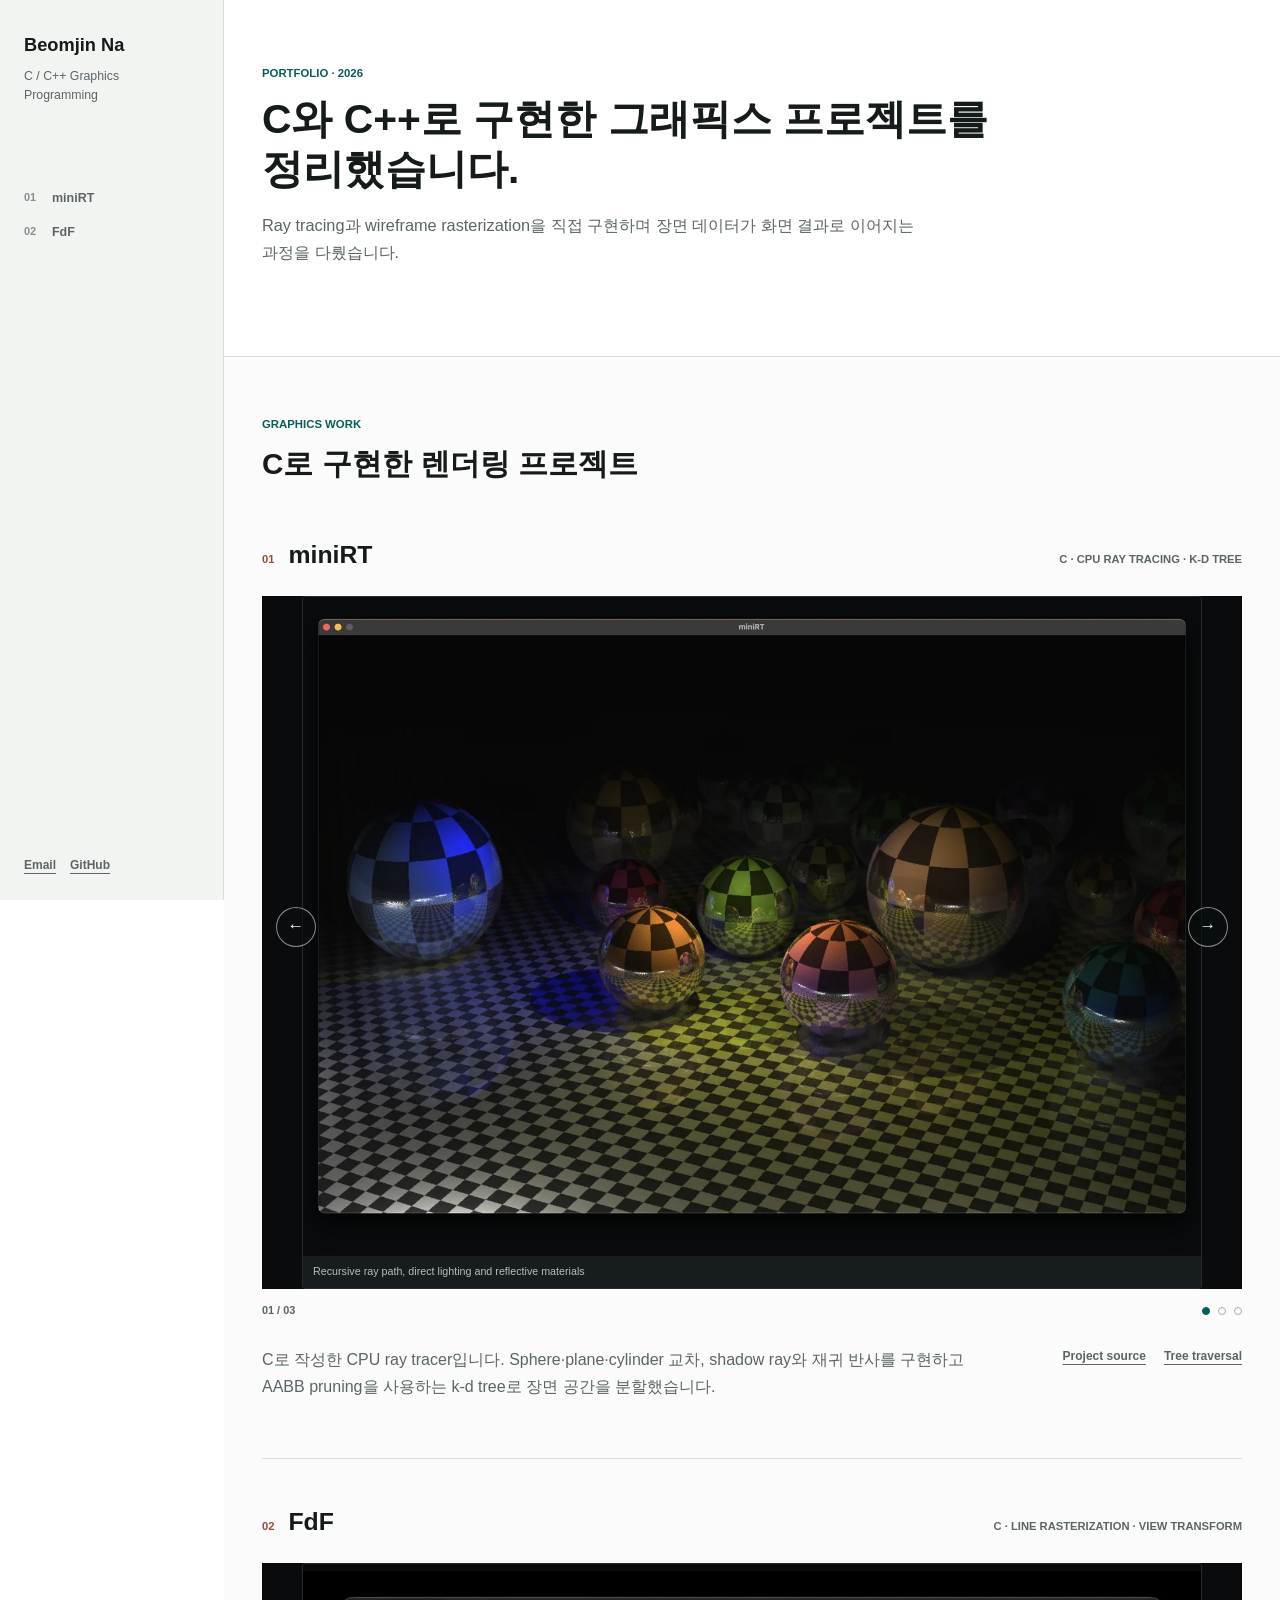
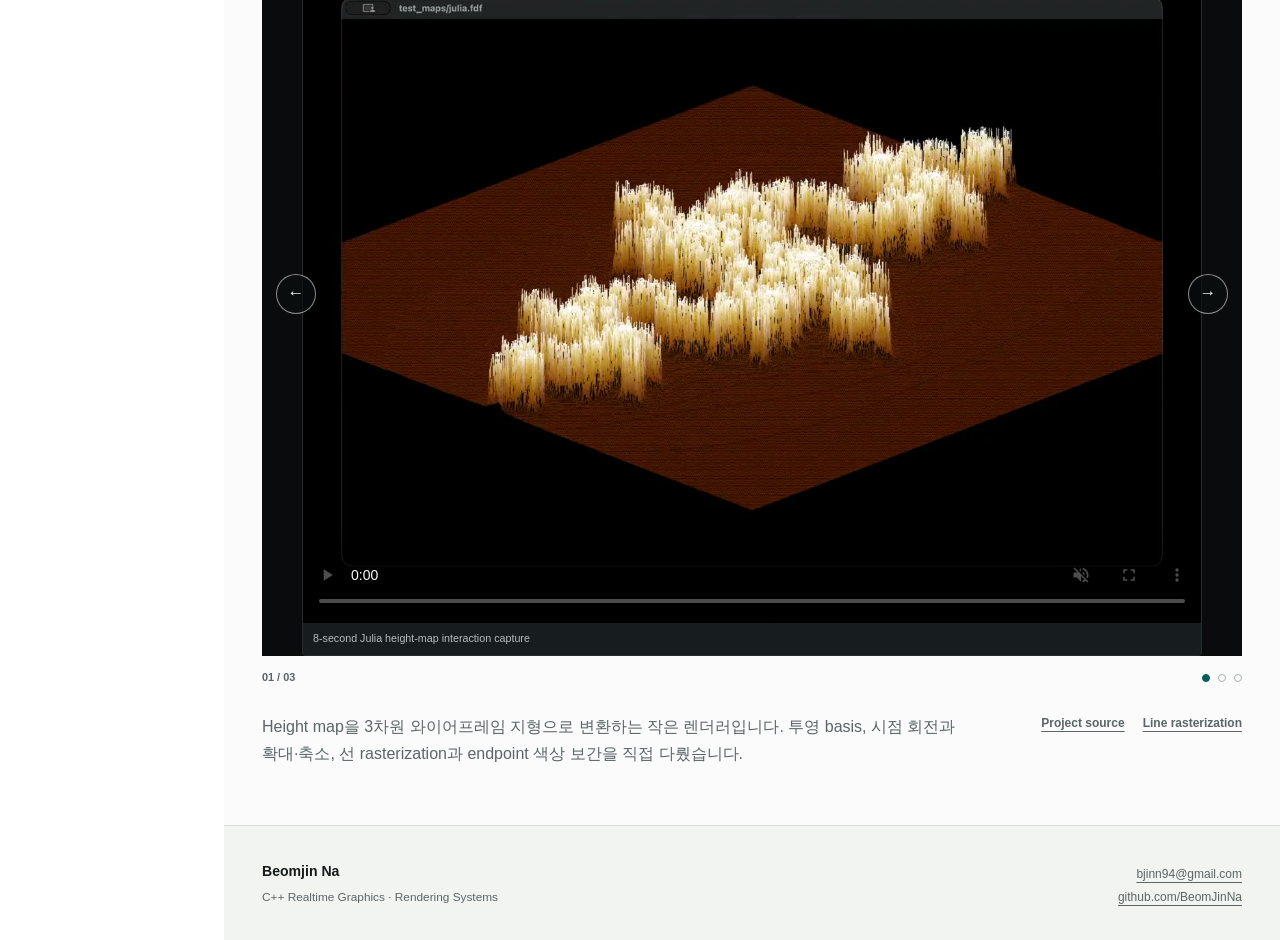
==== index.html @ 3f865635 "Publish graphics portfolio" ====
<!doctype html>
<html lang="ko">
<head>
  <meta charset="utf-8">
  <meta name="viewport" content="width=device-width, initial-scale=1">
  <meta name="description" content="Beomjin Na의 C/C++ 그래픽스 프로그래밍 포트폴리오">
  <title>Beomjin Na · Graphics Programming</title>
  <link rel="stylesheet" href="styles.css">
  <script src="site.js" defer></script>
</head>
<body>
  <a class="skip-link" href="#content">본문으로 이동</a>

  <div class="site-shell">
    <aside class="site-rail" aria-label="프로필과 페이지 탐색">
      <div class="identity">
        <a class="name" href="#top">Beomjin Na</a>
        <p>C / C++ Graphics<br>Programming</p>
      </div>

      <nav class="site-nav" aria-label="페이지 목차">
        <a href="#minirt"><span>01</span>miniRT</a>
        <a href="#fdf"><span>02</span>FdF</a>
      </nav>

      <div class="rail-links">
        <a href="mailto:bjinn94@gmail.com">Email</a>
        <a href="https://github.com/BeomJinNa" target="_blank" rel="noreferrer">GitHub</a>
      </div>
    </aside>

    <main id="content">
      <header class="hero content-width" id="top">
        <p class="section-label">Portfolio · 2026</p>
        <h1>C와 C++로 구현한 그래픽스 프로젝트를 정리했습니다.</h1>
        <p class="hero-copy">Ray tracing과 wireframe rasterization을 직접 구현하며 장면 데이터가 화면 결과로 이어지는 과정을 다뤘습니다.</p>
      </header>

      <section class="work-section" aria-labelledby="earlier-work-title">
        <div class="content-width">
          <div class="section-heading compact-heading">
            <p class="section-label">Graphics Work</p>
            <h2 id="earlier-work-title">C로 구현한 렌더링 프로젝트</h2>
          </div>
        </div>

        <article class="project-band content-width" id="minirt">
          <header class="project-header">
            <div>
              <p class="project-number">01</p>
              <h3>miniRT</h3>
            </div>
            <p class="project-stack">C · CPU Ray Tracing · k-d Tree</p>
          </header>

          <div class="media-carousel" data-carousel tabindex="0" role="region" aria-roledescription="carousel" aria-label="miniRT 렌더링 결과">
            <div class="carousel-stage">
              <figure class="visual-frame carousel-slide is-active" data-carousel-slide aria-hidden="false">
                <a href="assets/media/minirt-scene-04.webp" target="_blank" rel="noreferrer" title="원본 크기로 보기">
                  <img src="assets/media/minirt-scene-04.webp" alt="miniRT가 렌더링한 여러 반사 구와 조명 장면" loading="lazy" decoding="async">
                </a>
                <figcaption>Recursive ray path, direct lighting and reflective materials</figcaption>
              </figure>
              <figure class="visual-frame carousel-slide" data-carousel-slide aria-hidden="true">
                <a href="assets/media/minirt-scene-05.webp" target="_blank" rel="noreferrer" title="원본 크기로 보기" tabindex="-1">
                  <img src="assets/media/minirt-scene-05.webp" alt="다수의 cylinder와 여러 색상의 조명이 배치된 miniRT 장면" loading="lazy" decoding="async">
                </a>
                <figcaption>Dense cylinder scene with multiple colored lights</figcaption>
              </figure>
              <figure class="visual-frame carousel-slide carousel-slide-diagnostic" data-carousel-slide aria-hidden="true">
                <a href="assets/media/minirt-kdtree.png" target="_blank" rel="noreferrer" title="원본 크기로 보기" tabindex="-1">
                  <img src="assets/media/minirt-kdtree.png" alt="miniRT k-d tree의 노드 깊이와 leaf 구성을 출력한 진단 화면" loading="lazy" decoding="async">
                </a>
                <figcaption>k-d tree build output: node depth and leaf distribution</figcaption>
              </figure>

              <button class="carousel-control carousel-control-previous" type="button" data-carousel-previous aria-label="이전 이미지" title="이전 이미지">
                <span aria-hidden="true">←</span>
              </button>
              <button class="carousel-control carousel-control-next" type="button" data-carousel-next aria-label="다음 이미지" title="다음 이미지">
                <span aria-hidden="true">→</span>
              </button>
            </div>

            <div class="carousel-navigation">
              <span class="carousel-counter" data-carousel-counter aria-live="polite">01 / 03</span>
              <div class="carousel-dots" role="group" aria-label="miniRT 이미지 선택">
                <button type="button" data-carousel-dot aria-label="첫 번째 이미지 보기" aria-current="true"></button>
                <button type="button" data-carousel-dot aria-label="두 번째 이미지 보기"></button>
                <button type="button" data-carousel-dot aria-label="세 번째 이미지 보기"></button>
              </div>
            </div>
          </div>

          <div class="project-description">
            <p>C로 작성한 CPU ray tracer입니다. Sphere·plane·cylinder 교차, shadow ray와 재귀 반사를 구현하고 AABB pruning을 사용하는 k-d tree로 장면 공간을 분할했습니다.</p>
            <div class="source-links" aria-label="miniRT 선별 소스 링크">
              <a href="https://github.com/BeomJinNa/42cursus/tree/main/common_core/circle4_miniRT" target="_blank" rel="noreferrer">Project source</a>
              <a href="https://github.com/BeomJinNa/42cursus/blob/main/common_core/circle4_miniRT/srcs/kd_tree/traverse_tree.c" target="_blank" rel="noreferrer">Tree traversal</a>
            </div>
          </div>

        </article>

        <article class="project-band content-width" id="fdf">
          <header class="project-header">
            <div>
              <p class="project-number">02</p>
              <h3>FdF</h3>
            </div>
            <p class="project-stack">C · Line Rasterization · View Transform</p>
          </header>

          <div class="media-carousel fdf-carousel" data-carousel tabindex="0" role="region" aria-roledescription="carousel" aria-label="FdF 실행 영상과 렌더링 결과">
            <div class="carousel-stage">
              <figure class="visual-frame video-frame carousel-slide is-active" data-carousel-slide aria-hidden="false">
                <video data-loop-video autoplay muted loop playsinline controls preload="metadata" poster="assets/media/fdf-poster.webp" aria-label="FdF Julia height map을 회전하며 보여주는 8초 영상">
                  <source src="assets/media/fdf-demo.mp4" type="video/mp4">
                  브라우저가 MP4 영상을 지원하지 않습니다.
                </video>
                <figcaption>8-second Julia height-map interaction capture</figcaption>
              </figure>
              <figure class="visual-frame carousel-slide" data-carousel-slide aria-hidden="true">
                <a href="assets/media/fdf-scene-01.webp" target="_blank" rel="noreferrer" title="원본 크기로 보기" tabindex="-1">
                  <img src="assets/media/fdf-scene-01.webp" alt="숫자 42 형태의 height map을 와이어프레임으로 표현한 FdF 장면" loading="lazy" decoding="async">
                </a>
                <figcaption>42 height-map projection</figcaption>
              </figure>
              <figure class="visual-frame carousel-slide" data-carousel-slide aria-hidden="true">
                <a href="assets/media/fdf-scene-02.webp" target="_blank" rel="noreferrer" title="원본 크기로 보기" tabindex="-1">
                  <img src="assets/media/fdf-scene-02.webp" alt="조밀한 흰색 와이어프레임으로 표현한 FdF 지형 장면" loading="lazy" decoding="async">
                </a>
                <figcaption>Dense terrain wireframe</figcaption>
              </figure>

              <button class="carousel-control carousel-control-previous" type="button" data-carousel-previous aria-label="이전 미디어" title="이전 미디어">
                <span aria-hidden="true">←</span>
              </button>
              <button class="carousel-control carousel-control-next" type="button" data-carousel-next aria-label="다음 미디어" title="다음 미디어">
                <span aria-hidden="true">→</span>
              </button>
            </div>

            <div class="carousel-navigation">
              <span class="carousel-counter" data-carousel-counter aria-live="polite">01 / 03</span>
              <div class="carousel-dots" role="group" aria-label="FdF 미디어 선택">
                <button type="button" data-carousel-dot aria-label="FdF 영상 보기" aria-current="true"></button>
                <button type="button" data-carousel-dot aria-label="FdF 첫 번째 이미지 보기"></button>
                <button type="button" data-carousel-dot aria-label="FdF 두 번째 이미지 보기"></button>
              </div>
            </div>
          </div>

          <div class="project-description">
            <p>Height map을 3차원 와이어프레임 지형으로 변환하는 작은 렌더러입니다. 투영 basis, 시점 회전과 확대·축소, 선 rasterization과 endpoint 색상 보간을 직접 다뤘습니다.</p>
            <div class="source-links" aria-label="FdF 선별 소스 링크">
              <a href="https://github.com/BeomJinNa/42cursus/tree/main/common_core/circle2_FdF" target="_blank" rel="noreferrer">Project source</a>
              <a href="https://github.com/BeomJinNa/42cursus/blob/main/common_core/circle2_FdF/srcs/run_mlx/draw_lines.c" target="_blank" rel="noreferrer">Line rasterization</a>
            </div>
          </div>

        </article>
      </section>

      <footer class="site-footer">
        <div class="content-width footer-content">
          <div>
            <strong>Beomjin Na</strong>
            <p>C++ Realtime Graphics · Rendering Systems</p>
          </div>
          <div class="footer-links">
            <a href="mailto:bjinn94@gmail.com">bjinn94@gmail.com</a>
            <a href="https://github.com/BeomJinNa" target="_blank" rel="noreferrer">github.com/BeomJinNa</a>
          </div>
        </div>
      </footer>
    </main>
  </div>
</body>
</html>
---- styles.css ----
:root {
  --ink: #151a1b;
  --muted: #5b6567;
  --quiet: #879092;
  --line: #d6dcda;
  --line-strong: #a8b2af;
  --paper: #f1f4f1;
  --white: #ffffff;
  --teal: #0b7770;
  --teal-dark: #075d59;
  --rust: #9d493b;
  --media: #151a1c;
  --rail-width: 224px;
  --content-width: 980px;
  --radius: 3px;
}

* {
  box-sizing: border-box;
}

html {
  scroll-behavior: smooth;
}

body {
  margin: 0;
  color: var(--ink);
  background: var(--white);
  font-family: "Segoe UI", "Noto Sans KR", Arial, sans-serif;
  font-size: 16px;
  line-height: 1.65;
  letter-spacing: 0;
}

a {
  color: inherit;
  text-underline-offset: 4px;
}

img,
video {
  display: block;
  width: 100%;
}

h1,
h2,
h3,
p,
figure {
  margin-top: 0;
}

h1,
h2,
h3 {
  line-height: 1.22;
  letter-spacing: 0;
  overflow-wrap: anywhere;
  word-break: keep-all;
}

p {
  color: var(--muted);
  overflow-wrap: anywhere;
  word-break: keep-all;
}

.skip-link {
  position: fixed;
  z-index: 100;
  top: 10px;
  left: 10px;
  padding: 8px 12px;
  color: var(--white);
  background: var(--ink);
  transform: translateY(-160%);
}

.skip-link:focus {
  transform: translateY(0);
}

.site-shell {
  display: grid;
  min-height: 100vh;
  grid-template-columns: var(--rail-width) minmax(0, 1fr);
}

.site-rail {
  position: sticky;
  top: 0;
  display: flex;
  height: 100vh;
  flex-direction: column;
  padding: 30px 24px 24px;
  border-right: 1px solid var(--line);
  background: var(--paper);
}

.identity .name {
  color: var(--ink);
  font-size: 1.14rem;
  font-weight: 720;
  text-decoration: none;
}

.identity p {
  margin: 7px 0 0;
  font-size: 0.77rem;
  line-height: 1.5;
}

.site-nav {
  display: grid;
  gap: 13px;
  margin-top: 84px;
}

.site-nav a {
  display: grid;
  align-items: center;
  color: var(--muted);
  font-size: 0.78rem;
  font-weight: 650;
  grid-template-columns: 28px 1fr;
  text-decoration: none;
}

.site-nav a span {
  color: var(--quiet);
  font-size: 0.68rem;
  font-weight: 700;
}

.site-nav a:hover,
.site-nav a:focus-visible,
.rail-links a:hover,
.rail-links a:focus-visible,
.source-links a:hover,
.source-links a:focus-visible,
.footer-links a:hover,
.footer-links a:focus-visible {
  color: var(--teal-dark);
  outline: none;
}

.rail-links {
  display: flex;
  gap: 14px;
  margin-top: auto;
}

.rail-links a {
  color: var(--muted);
  font-size: 0.75rem;
  font-weight: 650;
}

.content-width {
  width: min(calc(100% - 72px), var(--content-width));
  margin-inline: auto;
}

.section-label,
.project-number,
.project-stack {
  letter-spacing: 0;
  text-transform: uppercase;
}

.section-label {
  margin-bottom: 12px;
  color: var(--teal-dark);
  font-size: 0.71rem;
  font-weight: 760;
}

.hero {
  padding: 64px 0 72px;
}

.hero h1 {
  max-width: 820px;
  margin-bottom: 18px;
  font-size: 2.55rem;
  font-weight: 690;
}

.hero-copy {
  max-width: 700px;
  margin-bottom: 18px;
  font-size: 1.02rem;
}

.work-section {
  border-top: 1px solid var(--line);
}

.section-heading {
  max-width: 760px;
  margin-bottom: 28px;
}

.section-heading h2 {
  margin-bottom: 0;
  font-size: 1.85rem;
  font-weight: 680;
}

.work-section {
  padding-top: 58px;
  background: #fafbfa;
}

.compact-heading {
  margin-bottom: 10px;
}

.project-band {
  padding: 48px 0 58px;
  border-top: 1px solid var(--line);
}

.project-band:first-of-type {
  border-top: 0;
}

.project-header {
  display: flex;
  align-items: flex-end;
  justify-content: space-between;
  gap: 28px;
  margin-bottom: 26px;
}

.project-header > div {
  display: flex;
  align-items: baseline;
  gap: 14px;
}

.project-number {
  margin-bottom: 0;
  color: var(--rust);
  font-size: 0.7rem;
  font-weight: 800;
}

.project-header h3 {
  margin-bottom: 0;
  font-size: 1.55rem;
  font-weight: 700;
}

.project-stack {
  margin-bottom: 2px;
  color: var(--muted);
  font-size: 0.7rem;
  font-weight: 700;
  text-align: right;
}

.visual-frame {
  overflow: hidden;
  margin-bottom: 0;
  border: 1px solid #252c2e;
  border-radius: var(--radius);
  background: #090b0c;
}

.media-carousel {
  outline: none;
}

.carousel-stage {
  position: relative;
  aspect-ratio: 3224 / 2280;
  background: #090b0c;
}

.carousel-slide {
  position: absolute;
  inset: 0;
  opacity: 0;
  pointer-events: none;
  visibility: hidden;
  transition: opacity 160ms ease;
}

.carousel-slide.is-active {
  z-index: 1;
  opacity: 1;
  pointer-events: auto;
  visibility: visible;
}

.carousel-slide a {
  display: block;
  height: calc(100% - 32px);
  cursor: zoom-in;
}

.carousel-slide img,
.visual-frame video {
  height: 100%;
  object-fit: cover;
}

.carousel-slide-diagnostic a {
  overflow-y: auto;
  scrollbar-color: #596264 #111617;
  scrollbar-width: thin;
}

.carousel-slide-diagnostic img {
  height: auto;
  object-fit: contain;
  object-position: top center;
}

.fdf-carousel .carousel-slide img {
  object-fit: contain;
}

.visual-frame figcaption {
  min-height: 32px;
  padding: 7px 10px;
  color: #b5bdbe;
  background: #171c1e;
  font-size: 0.67rem;
}

.carousel-control {
  position: absolute;
  z-index: 2;
  top: calc(50% - 16px);
  display: grid;
  width: 40px;
  height: 40px;
  padding: 0;
  place-items: center;
  border: 1px solid rgba(255, 255, 255, 0.52);
  border-radius: 50%;
  color: var(--white);
  background: rgba(10, 14, 15, 0.72);
  cursor: pointer;
  transform: translateY(-50%);
}

.carousel-control:hover,
.carousel-control:focus-visible {
  border-color: var(--white);
  background: rgba(10, 14, 15, 0.92);
  outline: none;
}

.carousel-control span {
  font-size: 1.05rem;
  line-height: 1;
}

.carousel-control-previous {
  left: 14px;
}

.carousel-control-next {
  right: 14px;
}

.carousel-navigation {
  display: flex;
  min-height: 34px;
  align-items: center;
  justify-content: space-between;
  gap: 18px;
  padding-top: 10px;
}

.carousel-counter {
  color: var(--muted);
  font-size: 0.68rem;
  font-variant-numeric: tabular-nums;
  font-weight: 700;
}

.carousel-dots {
  display: flex;
  gap: 8px;
}

.carousel-dots button {
  width: 8px;
  height: 8px;
  padding: 0;
  border: 1px solid var(--line-strong);
  border-radius: 50%;
  background: transparent;
  cursor: pointer;
}

.carousel-dots button:hover,
.carousel-dots button:focus-visible {
  border-color: var(--teal-dark);
  outline: 2px solid transparent;
}

.carousel-dots button[aria-current="true"] {
  border-color: var(--teal-dark);
  background: var(--teal-dark);
}

.project-description {
  display: grid;
  gap: 18px;
  margin-top: 24px;
  grid-template-columns: minmax(0, 1fr) auto;
}

.project-description > p {
  max-width: 720px;
  margin-bottom: 0;
}

.source-links {
  display: flex;
  flex-wrap: wrap;
  align-content: start;
  justify-content: flex-end;
  gap: 8px 18px;
}

.source-links a {
  color: var(--muted);
  font-size: 0.75rem;
  font-weight: 680;
}

.video-frame video {
  height: calc(100% - 32px);
  object-fit: contain;
}

.site-footer {
  padding: 32px 0;
  border-top: 1px solid var(--line);
  background: var(--paper);
}

.footer-content {
  display: flex;
  align-items: flex-end;
  justify-content: space-between;
  gap: 28px;
}

.footer-content strong {
  font-size: 0.88rem;
}

.footer-content p {
  margin: 4px 0 0;
  font-size: 0.74rem;
}

.footer-links {
  display: grid;
  gap: 3px;
  text-align: right;
}

.footer-links a {
  color: var(--muted);
  font-size: 0.75rem;
}

@media (max-width: 940px) {
  :root {
    --rail-width: 194px;
  }

  .content-width {
    width: min(calc(100% - 48px), var(--content-width));
  }

}

@media (max-width: 760px) {
  .site-shell {
    display: block;
  }

  .site-rail {
    position: static;
    display: grid;
    height: auto;
    gap: 18px;
    padding: 18px 20px;
    border-right: 0;
    border-bottom: 1px solid var(--line);
    grid-template-columns: 1fr auto;
  }

  .site-nav {
    display: flex;
    margin-top: 0;
    grid-column: 1 / -1;
    gap: 18px;
  }

  .site-nav a {
    display: block;
  }

  .site-nav a span {
    margin-right: 5px;
  }

  .rail-links {
    align-self: start;
    margin-top: 1px;
  }

  .content-width {
    width: min(calc(100% - 36px), var(--content-width));
  }

  .hero {
    padding-top: 50px;
  }

  .hero h1 {
    font-size: 2.15rem;
  }

  .project-description {
    display: block;
  }

  .source-links {
    justify-content: flex-start;
    margin-top: 18px;
  }

  .project-header {
    display: block;
  }

  .project-stack {
    margin-top: 7px;
    text-align: left;
  }

}

@media (max-width: 460px) {
  body {
    font-size: 15px;
  }

  .site-rail {
    grid-template-columns: 1fr;
  }

  .rail-links {
    grid-row: 2;
  }

  .site-nav {
    overflow-x: auto;
    padding-top: 3px;
    grid-row: 3;
    white-space: nowrap;
  }

  .hero h1 {
    font-size: 1.9rem;
  }

  .section-heading h2 {
    font-size: 1.55rem;
  }

  .project-header h3 {
    font-size: 1.35rem;
  }

  .footer-content {
    display: block;
  }

  .footer-links {
    margin-top: 16px;
    text-align: left;
  }
}

@media (prefers-reduced-motion: reduce) {
  html {
    scroll-behavior: auto;
  }

  .carousel-slide {
    transition: none;
  }
}
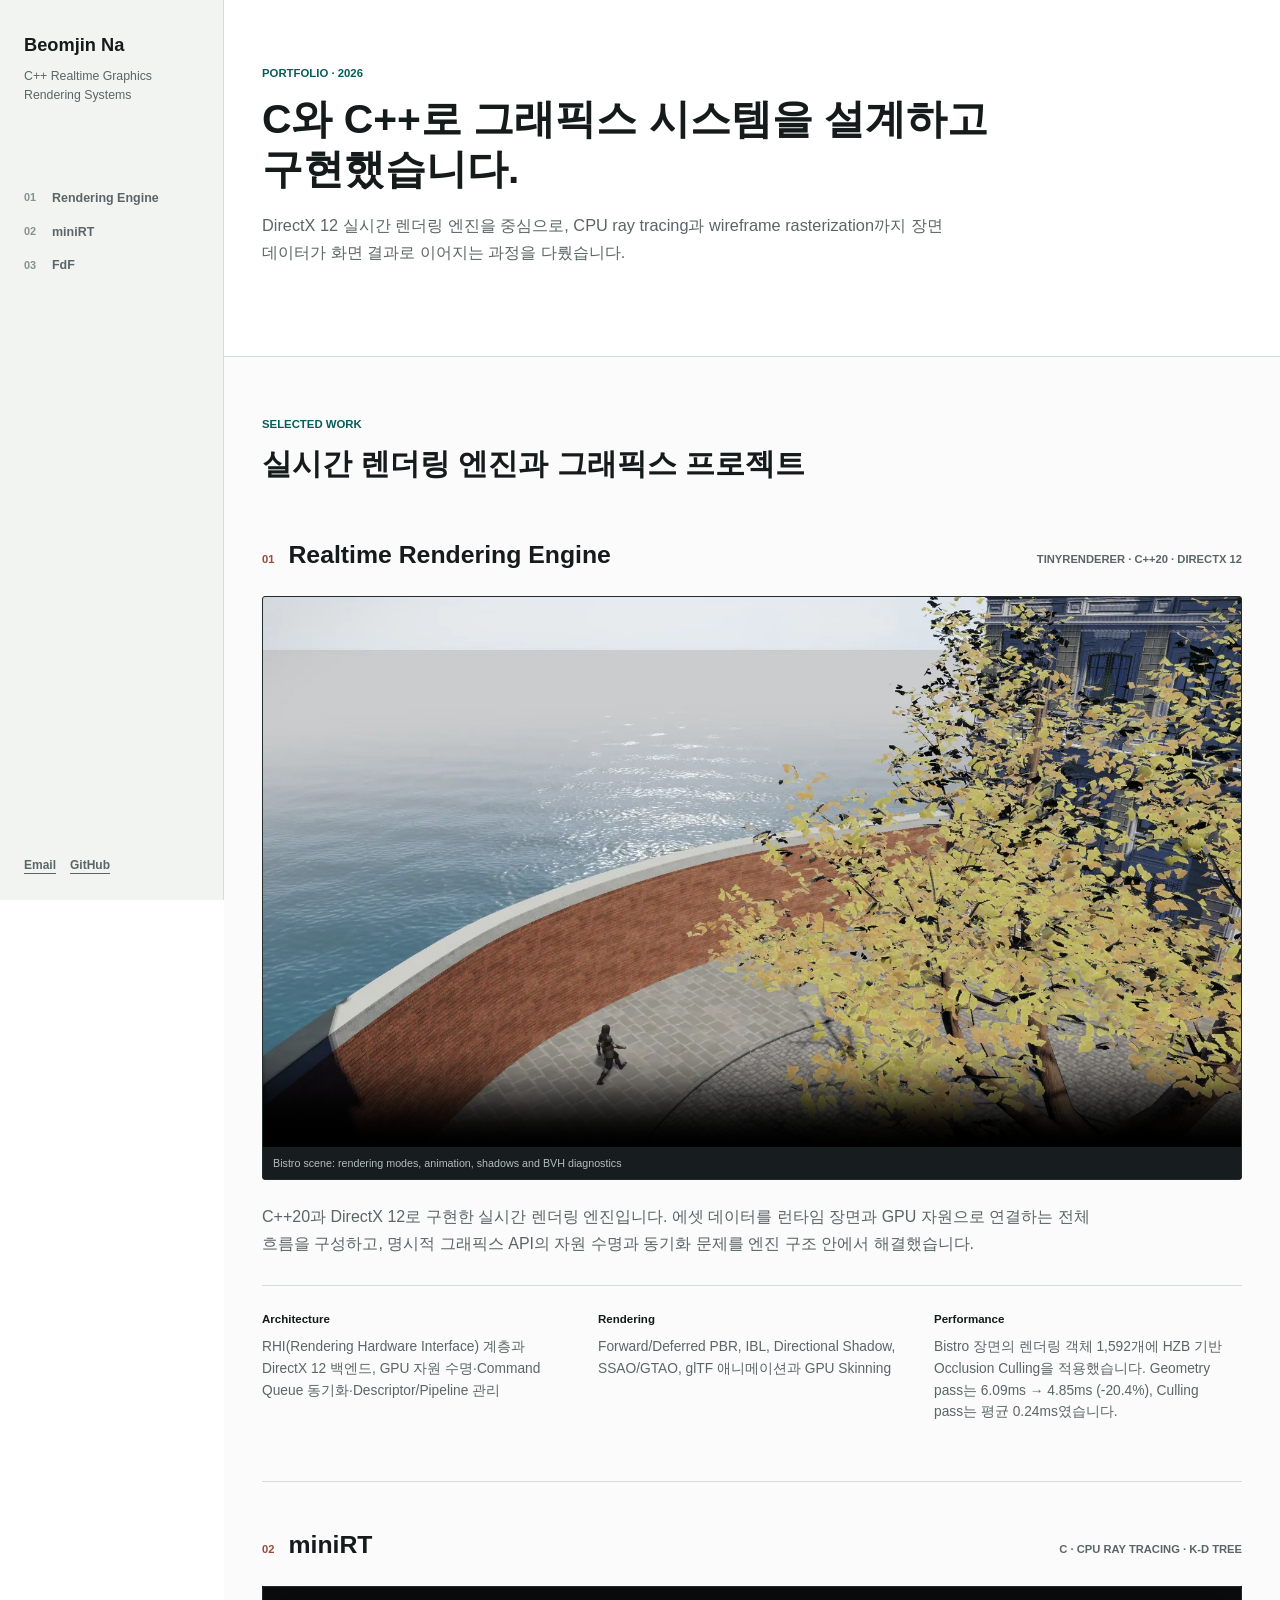
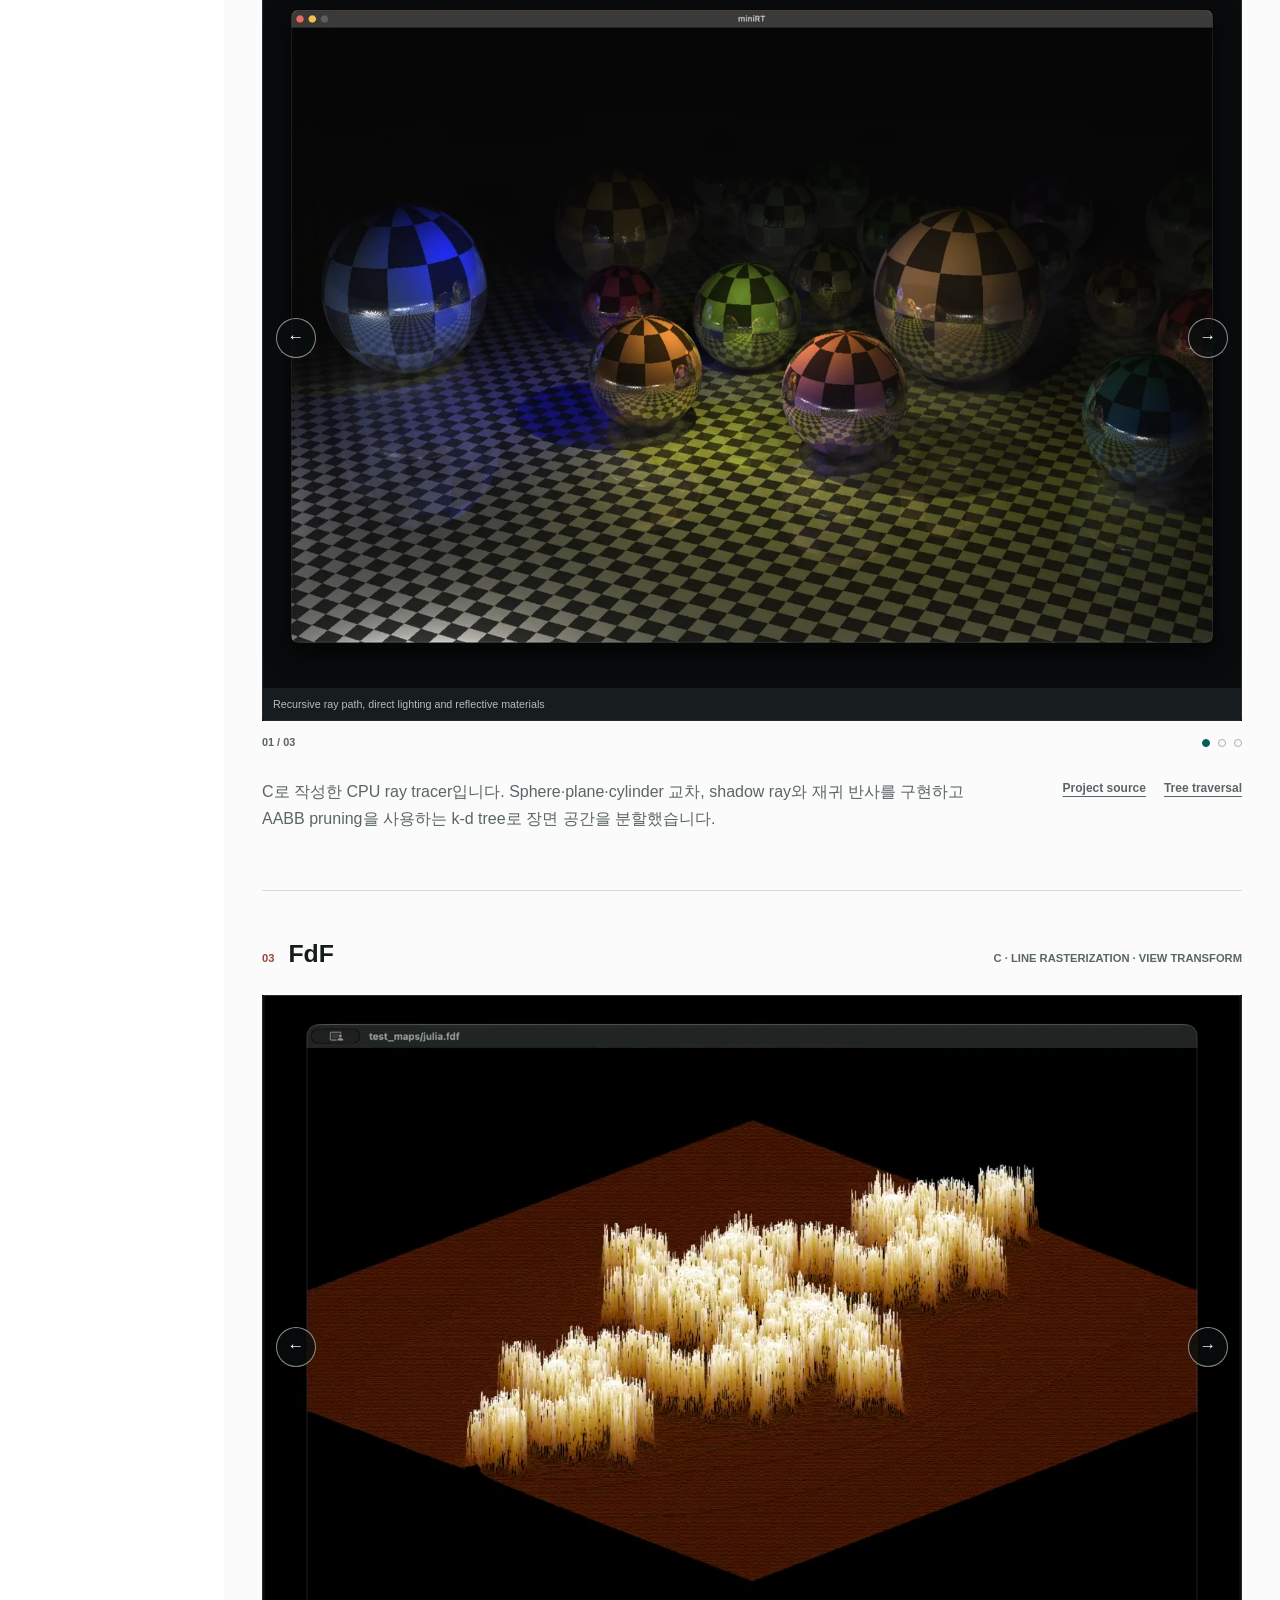
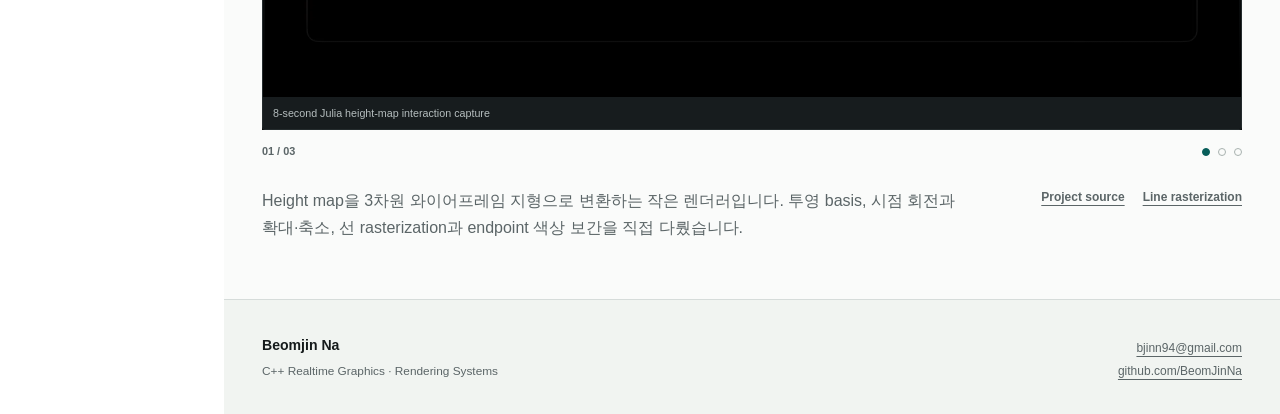
==== commit 26ed9e42: "Add realtime rendering engine showcase" ====
--- a/index.html
+++ b/index.html
@@ -3,8 +3,8 @@
 <head>
   <meta charset="utf-8">
   <meta name="viewport" content="width=device-width, initial-scale=1">
-  <meta name="description" content="Beomjin Na의 C/C++ 그래픽스 프로그래밍 포트폴리오">
-  <title>Beomjin Na · Graphics Programming</title>
+  <meta name="description" content="Beomjin Na의 C++ 실시간 렌더링 및 그래픽스 프로그래밍 포트폴리오">
+  <title>Beomjin Na · Realtime Graphics</title>
   <link rel="stylesheet" href="styles.css">
   <script src="site.js" defer></script>
 </head>
@@ -15,12 +15,13 @@
     <aside class="site-rail" aria-label="프로필과 페이지 탐색">
       <div class="identity">
         <a class="name" href="#top">Beomjin Na</a>
-        <p>C / C++ Graphics<br>Programming</p>
+        <p>C++ Realtime Graphics<br>Rendering Systems</p>
       </div>
 
       <nav class="site-nav" aria-label="페이지 목차">
-        <a href="#minirt"><span>01</span>miniRT</a>
-        <a href="#fdf"><span>02</span>FdF</a>
+        <a href="#tinyrenderer"><span>01</span>Rendering Engine</a>
+        <a href="#minirt"><span>02</span>miniRT</a>
+        <a href="#fdf"><span>03</span>FdF</a>
       </nav>
 
       <div class="rail-links">
@@ -32,22 +33,59 @@
     <main id="content">
       <header class="hero content-width" id="top">
         <p class="section-label">Portfolio · 2026</p>
-        <h1>C와 C++로 구현한 그래픽스 프로젝트를 정리했습니다.</h1>
-        <p class="hero-copy">Ray tracing과 wireframe rasterization을 직접 구현하며 장면 데이터가 화면 결과로 이어지는 과정을 다뤘습니다.</p>
+        <h1>C와 C++로 그래픽스 시스템을 설계하고 구현했습니다.</h1>
+        <p class="hero-copy">DirectX 12 실시간 렌더링 엔진을 중심으로, CPU ray tracing과 wireframe rasterization까지 장면 데이터가 화면 결과로 이어지는 과정을 다뤘습니다.</p>
       </header>
 
       <section class="work-section" aria-labelledby="earlier-work-title">
         <div class="content-width">
           <div class="section-heading compact-heading">
-            <p class="section-label">Graphics Work</p>
-            <h2 id="earlier-work-title">C로 구현한 렌더링 프로젝트</h2>
+            <p class="section-label">Selected Work</p>
+            <h2 id="earlier-work-title">실시간 렌더링 엔진과 그래픽스 프로젝트</h2>
           </div>
         </div>
+
+        <article class="project-band content-width featured-project" id="tinyrenderer">
+          <header class="project-header">
+            <div>
+              <p class="project-number">01</p>
+              <h3>Realtime Rendering Engine</h3>
+            </div>
+            <p class="project-stack">TinyRenderer · C++20 · DirectX 12</p>
+          </header>
+
+          <figure class="visual-frame project-video-frame">
+            <video data-loop-video autoplay muted loop playsinline controls preload="metadata" poster="assets/media/tinyrenderer-poster.webp" aria-label="TinyRenderer의 Bistro 장면 렌더링, 애니메이션, 그림자와 BVH 진단 영상">
+              <source src="assets/media/tinyrenderer-demo.mp4" type="video/mp4">
+              브라우저가 MP4 영상을 지원하지 않습니다.
+            </video>
+            <figcaption>Bistro scene: rendering modes, animation, shadows and BVH diagnostics</figcaption>
+          </figure>
+
+          <div class="project-description featured-description">
+            <p>C++20과 DirectX 12로 구현한 실시간 렌더링 엔진입니다. 에셋 데이터를 런타임 장면과 GPU 자원으로 연결하는 전체 흐름을 구성하고, 명시적 그래픽스 API의 자원 수명과 동기화 문제를 엔진 구조 안에서 해결했습니다.</p>
+          </div>
+
+          <ul class="project-highlights" aria-label="TinyRenderer 핵심 구현">
+            <li>
+              <strong>Architecture</strong>
+              <span>RHI(Rendering Hardware Interface) 계층과 DirectX 12 백엔드, GPU 자원 수명·Command Queue 동기화·Descriptor/Pipeline 관리</span>
+            </li>
+            <li>
+              <strong>Rendering</strong>
+              <span>Forward/Deferred PBR, IBL, Directional Shadow, SSAO/GTAO, glTF 애니메이션과 GPU Skinning</span>
+            </li>
+            <li>
+              <strong>Performance</strong>
+              <span>Bistro 장면의 렌더링 객체 1,592개에 HZB 기반 Occlusion Culling을 적용했습니다. Geometry pass는 6.09ms → 4.85ms (-20.4%), Culling pass는 평균 0.24ms였습니다.</span>
+            </li>
+          </ul>
+        </article>
 
         <article class="project-band content-width" id="minirt">
           <header class="project-header">
             <div>
-              <p class="project-number">01</p>
+              <p class="project-number">02</p>
               <h3>miniRT</h3>
             </div>
             <p class="project-stack">C · CPU Ray Tracing · k-d Tree</p>
@@ -105,7 +143,7 @@
         <article class="project-band content-width" id="fdf">
           <header class="project-header">
             <div>
-              <p class="project-number">02</p>
+              <p class="project-number">03</p>
               <h3>FdF</h3>
             </div>
             <p class="project-stack">C · Line Rasterization · View Transform</p>
--- a/styles.css
+++ b/styles.css
@@ -264,7 +264,7 @@
 
 .visual-frame {
   overflow: hidden;
-  margin-bottom: 0;
+  margin: 0;
   border: 1px solid #252c2e;
   border-radius: var(--radius);
   background: #090b0c;
@@ -276,7 +276,8 @@
 
 .carousel-stage {
   position: relative;
-  aspect-ratio: 3224 / 2280;
+  --carousel-caption-height: 32px;
+  aspect-ratio: 4 / 3;
   background: #090b0c;
 }
 
@@ -298,7 +299,7 @@
 
 .carousel-slide a {
   display: block;
-  height: calc(100% - 32px);
+  height: calc(100% - var(--carousel-caption-height));
   cursor: zoom-in;
 }
 
@@ -325,17 +326,29 @@
 }
 
 .visual-frame figcaption {
-  min-height: 32px;
+  display: flex;
+  height: var(--carousel-caption-height);
+  align-items: center;
   padding: 7px 10px;
   color: #b5bdbe;
   background: #171c1e;
   font-size: 0.67rem;
+  line-height: 1.35;
+}
+
+.project-video-frame {
+  --carousel-caption-height: 32px;
+}
+
+.project-video-frame video {
+  aspect-ratio: 16 / 9;
+  object-fit: contain;
 }
 
 .carousel-control {
   position: absolute;
   z-index: 2;
-  top: calc(50% - 16px);
+  top: calc(50% - (var(--carousel-caption-height) / 2));
   display: grid;
   width: 40px;
   height: 40px;
@@ -423,6 +436,40 @@
   margin-bottom: 0;
 }
 
+.featured-description > p {
+  max-width: 880px;
+}
+
+.project-highlights {
+  display: grid;
+  margin: 28px 0 0;
+  padding: 24px 0 0;
+  border-top: 1px solid var(--line);
+  gap: 28px;
+  grid-template-columns: repeat(3, minmax(0, 1fr));
+  list-style: none;
+}
+
+.project-highlights strong,
+.project-highlights span {
+  display: block;
+}
+
+.project-highlights strong {
+  color: var(--ink);
+  font-size: 0.72rem;
+  font-weight: 760;
+}
+
+.project-highlights span {
+  margin-top: 7px;
+  color: var(--muted);
+  font-size: 0.86rem;
+  line-height: 1.58;
+  overflow-wrap: anywhere;
+  word-break: keep-all;
+}
+
 .source-links {
   display: flex;
   flex-wrap: wrap;
@@ -438,7 +485,7 @@
 }
 
 .video-frame video {
-  height: calc(100% - 32px);
+  height: calc(100% - var(--carousel-caption-height));
   object-fit: contain;
 }
 
@@ -482,6 +529,11 @@
 
   .content-width {
     width: min(calc(100% - 48px), var(--content-width));
+  }
+
+  .project-highlights {
+    gap: 16px;
+    grid-template-columns: 1fr;
   }
 
 }
@@ -586,6 +638,15 @@
     font-size: 1.35rem;
   }
 
+  .carousel-stage {
+    --carousel-caption-height: 48px;
+    aspect-ratio: 6 / 5;
+  }
+
+  .project-video-frame {
+    --carousel-caption-height: 48px;
+  }
+
   .footer-content {
     display: block;
   }
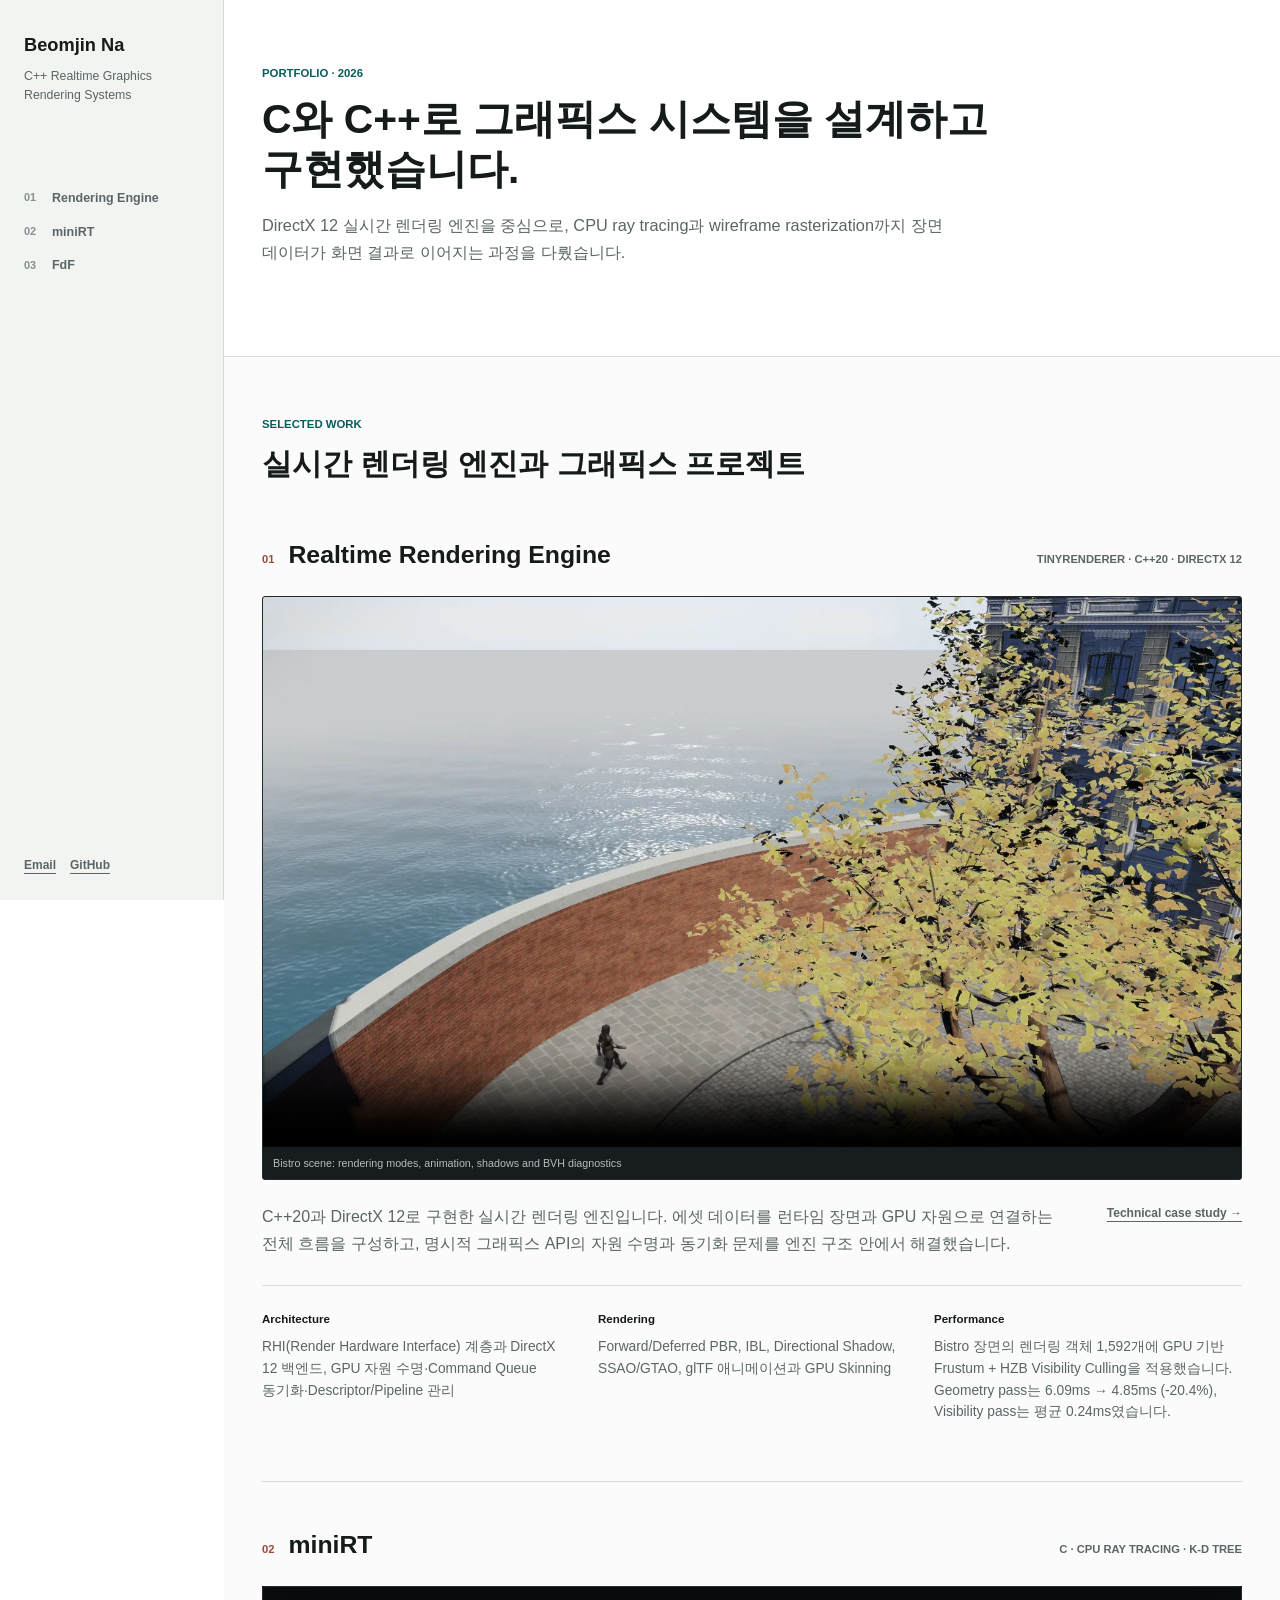
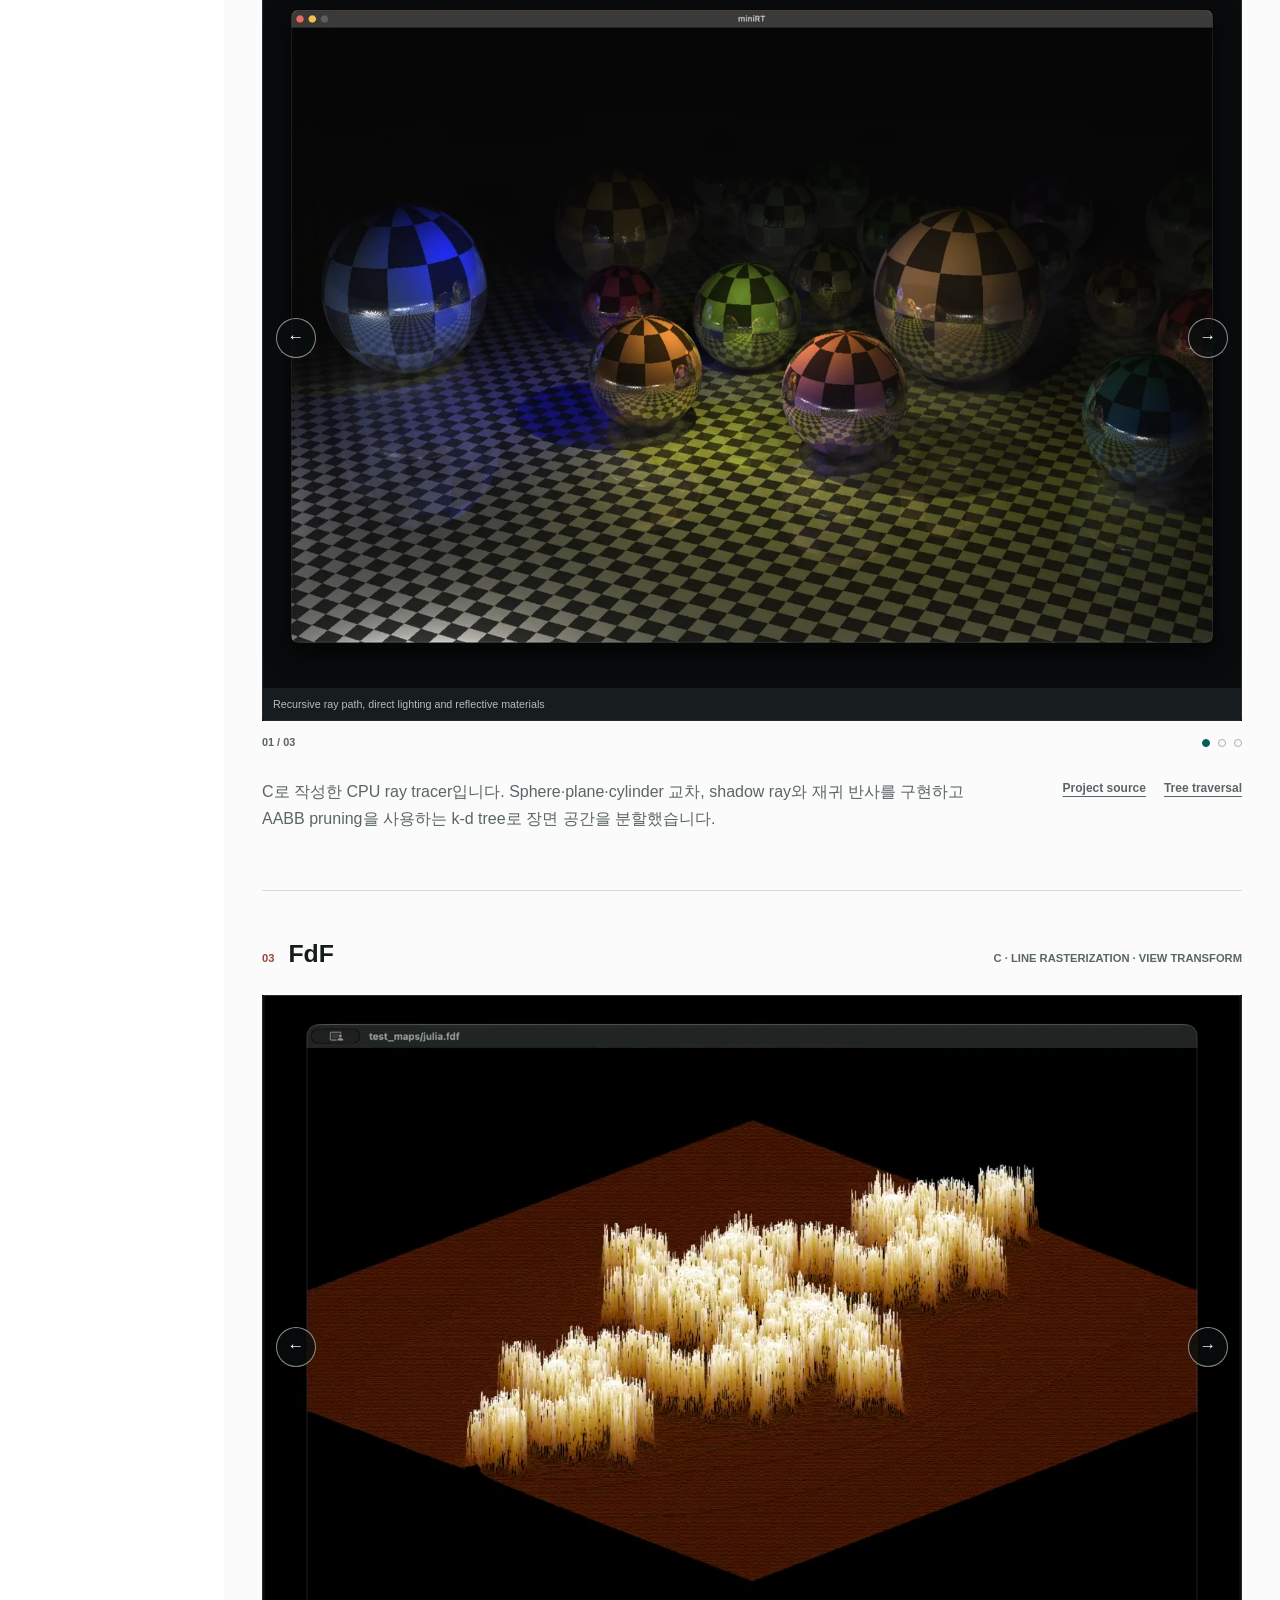
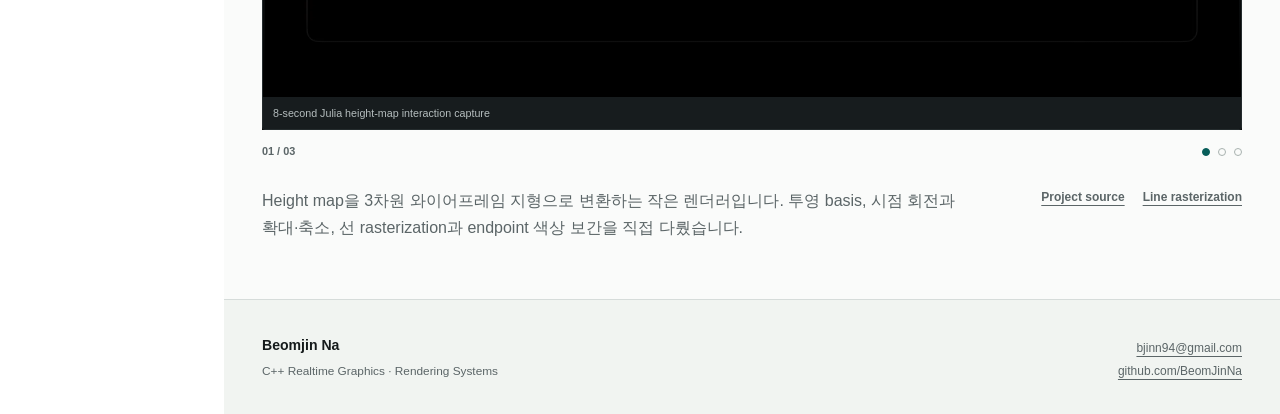
==== commit 16ddb6b8: "Add TinyRenderer technical case study" ====
--- a/index.html
+++ b/index.html
@@ -64,12 +64,15 @@
 
           <div class="project-description featured-description">
             <p>C++20과 DirectX 12로 구현한 실시간 렌더링 엔진입니다. 에셋 데이터를 런타임 장면과 GPU 자원으로 연결하는 전체 흐름을 구성하고, 명시적 그래픽스 API의 자원 수명과 동기화 문제를 엔진 구조 안에서 해결했습니다.</p>
+            <div class="source-links" aria-label="TinyRenderer 상세 정보">
+              <a href="projects/realtime-rendering-engine/" aria-label="TinyRenderer 기술 사례 상세 페이지 열기">Technical case study →</a>
+            </div>
           </div>
 
           <ul class="project-highlights" aria-label="TinyRenderer 핵심 구현">
             <li>
               <strong>Architecture</strong>
-              <span>RHI(Rendering Hardware Interface) 계층과 DirectX 12 백엔드, GPU 자원 수명·Command Queue 동기화·Descriptor/Pipeline 관리</span>
+              <span>RHI(Render Hardware Interface) 계층과 DirectX 12 백엔드, GPU 자원 수명·Command Queue 동기화·Descriptor/Pipeline 관리</span>
             </li>
             <li>
               <strong>Rendering</strong>
@@ -77,7 +80,7 @@
             </li>
             <li>
               <strong>Performance</strong>
-              <span>Bistro 장면의 렌더링 객체 1,592개에 HZB 기반 Occlusion Culling을 적용했습니다. Geometry pass는 6.09ms → 4.85ms (-20.4%), Culling pass는 평균 0.24ms였습니다.</span>
+              <span>Bistro 장면의 렌더링 객체 1,592개에 GPU 기반 Frustum + HZB Visibility Culling을 적용했습니다. Geometry pass는 6.09ms → 4.85ms (-20.4%), Visibility pass는 평균 0.24ms였습니다.</span>
             </li>
           </ul>
         </article>
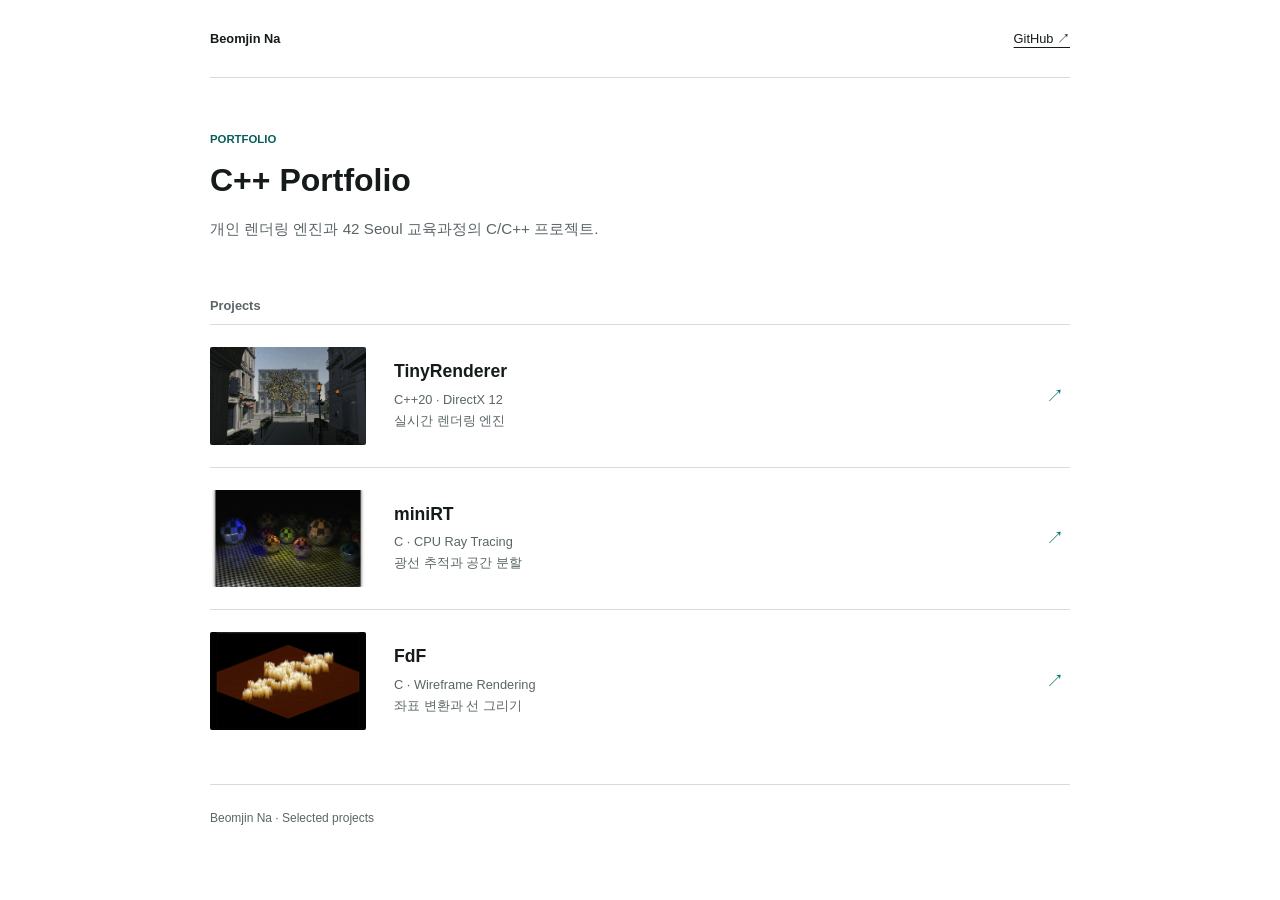
==== commit e8d56c9f: "Organize portfolio into focus and project pages" ====
--- a/index.html
+++ b/index.html
@@ -3,219 +3,43 @@
 <head>
   <meta charset="utf-8">
   <meta name="viewport" content="width=device-width, initial-scale=1">
-  <meta name="description" content="Beomjin Na의 C++ 실시간 렌더링 및 그래픽스 프로그래밍 포트폴리오">
-  <title>Beomjin Na · Realtime Graphics</title>
+  <meta name="description" content="Beomjin Na의 C/C++ 프로젝트 포트폴리오">
+  <title>Beomjin Na · Projects</title>
   <link rel="stylesheet" href="styles.css">
+  <link rel="stylesheet" href="portfolio.css">
   <script src="site.js" defer></script>
 </head>
-<body>
+<body class="directory-page">
   <a class="skip-link" href="#content">본문으로 이동</a>
-
-  <div class="site-shell">
-    <aside class="site-rail" aria-label="프로필과 페이지 탐색">
-      <div class="identity">
-        <a class="name" href="#top">Beomjin Na</a>
-        <p>C++ Realtime Graphics<br>Rendering Systems</p>
-      </div>
-
-      <nav class="site-nav" aria-label="페이지 목차">
-        <a href="#tinyrenderer"><span>01</span>Rendering Engine</a>
-        <a href="#minirt"><span>02</span>miniRT</a>
-        <a href="#fdf"><span>03</span>FdF</a>
-      </nav>
-
-      <div class="rail-links">
-        <a href="mailto:bjinn94@gmail.com">Email</a>
-        <a href="https://github.com/BeomJinNa" target="_blank" rel="noreferrer">GitHub</a>
-      </div>
-    </aside>
-
-    <main id="content">
-      <header class="hero content-width" id="top">
-        <p class="section-label">Portfolio · 2026</p>
-        <h1>C와 C++로 그래픽스 시스템을 설계하고 구현했습니다.</h1>
-        <p class="hero-copy">DirectX 12 실시간 렌더링 엔진을 중심으로, CPU ray tracing과 wireframe rasterization까지 장면 데이터가 화면 결과로 이어지는 과정을 다뤘습니다.</p>
-      </header>
-
-      <section class="work-section" aria-labelledby="earlier-work-title">
-        <div class="content-width">
-          <div class="section-heading compact-heading">
-            <p class="section-label">Selected Work</p>
-            <h2 id="earlier-work-title">실시간 렌더링 엔진과 그래픽스 프로젝트</h2>
-          </div>
-        </div>
-
-        <article class="project-band content-width featured-project" id="tinyrenderer">
-          <header class="project-header">
-            <div>
-              <p class="project-number">01</p>
-              <h3>Realtime Rendering Engine</h3>
-            </div>
-            <p class="project-stack">TinyRenderer · C++20 · DirectX 12</p>
-          </header>
-
-          <figure class="visual-frame project-video-frame">
-            <video data-loop-video autoplay muted loop playsinline controls preload="metadata" poster="assets/media/tinyrenderer-poster.webp" aria-label="TinyRenderer의 Bistro 장면 렌더링, 애니메이션, 그림자와 BVH 진단 영상">
-              <source src="assets/media/tinyrenderer-demo.mp4" type="video/mp4">
-              브라우저가 MP4 영상을 지원하지 않습니다.
-            </video>
-            <figcaption>Bistro scene: rendering modes, animation, shadows and BVH diagnostics</figcaption>
-          </figure>
-
-          <div class="project-description featured-description">
-            <p>C++20과 DirectX 12로 구현한 실시간 렌더링 엔진입니다. 에셋 데이터를 런타임 장면과 GPU 자원으로 연결하는 전체 흐름을 구성하고, 명시적 그래픽스 API의 자원 수명과 동기화 문제를 엔진 구조 안에서 해결했습니다.</p>
-            <div class="source-links" aria-label="TinyRenderer 상세 정보">
-              <a href="projects/realtime-rendering-engine/" aria-label="TinyRenderer 기술 사례 상세 페이지 열기">Technical case study →</a>
-            </div>
-          </div>
-
-          <ul class="project-highlights" aria-label="TinyRenderer 핵심 구현">
-            <li>
-              <strong>Architecture</strong>
-              <span>RHI(Render Hardware Interface) 계층과 DirectX 12 백엔드, GPU 자원 수명·Command Queue 동기화·Descriptor/Pipeline 관리</span>
-            </li>
-            <li>
-              <strong>Rendering</strong>
-              <span>Forward/Deferred PBR, IBL, Directional Shadow, SSAO/GTAO, glTF 애니메이션과 GPU Skinning</span>
-            </li>
-            <li>
-              <strong>Performance</strong>
-              <span>Bistro 장면의 렌더링 객체 1,592개에 GPU 기반 Frustum + HZB Visibility Culling을 적용했습니다. Geometry pass는 6.09ms → 4.85ms (-20.4%), Visibility pass는 평균 0.24ms였습니다.</span>
-            </li>
-          </ul>
-        </article>
-
-        <article class="project-band content-width" id="minirt">
-          <header class="project-header">
-            <div>
-              <p class="project-number">02</p>
-              <h3>miniRT</h3>
-            </div>
-            <p class="project-stack">C · CPU Ray Tracing · k-d Tree</p>
-          </header>
-
-          <div class="media-carousel" data-carousel tabindex="0" role="region" aria-roledescription="carousel" aria-label="miniRT 렌더링 결과">
-            <div class="carousel-stage">
-              <figure class="visual-frame carousel-slide is-active" data-carousel-slide aria-hidden="false">
-                <a href="assets/media/minirt-scene-04.webp" target="_blank" rel="noreferrer" title="원본 크기로 보기">
-                  <img src="assets/media/minirt-scene-04.webp" alt="miniRT가 렌더링한 여러 반사 구와 조명 장면" loading="lazy" decoding="async">
-                </a>
-                <figcaption>Recursive ray path, direct lighting and reflective materials</figcaption>
-              </figure>
-              <figure class="visual-frame carousel-slide" data-carousel-slide aria-hidden="true">
-                <a href="assets/media/minirt-scene-05.webp" target="_blank" rel="noreferrer" title="원본 크기로 보기" tabindex="-1">
-                  <img src="assets/media/minirt-scene-05.webp" alt="다수의 cylinder와 여러 색상의 조명이 배치된 miniRT 장면" loading="lazy" decoding="async">
-                </a>
-                <figcaption>Dense cylinder scene with multiple colored lights</figcaption>
-              </figure>
-              <figure class="visual-frame carousel-slide carousel-slide-diagnostic" data-carousel-slide aria-hidden="true">
-                <a href="assets/media/minirt-kdtree.png" target="_blank" rel="noreferrer" title="원본 크기로 보기" tabindex="-1">
-                  <img src="assets/media/minirt-kdtree.png" alt="miniRT k-d tree의 노드 깊이와 leaf 구성을 출력한 진단 화면" loading="lazy" decoding="async">
-                </a>
-                <figcaption>k-d tree build output: node depth and leaf distribution</figcaption>
-              </figure>
-
-              <button class="carousel-control carousel-control-previous" type="button" data-carousel-previous aria-label="이전 이미지" title="이전 이미지">
-                <span aria-hidden="true">←</span>
-              </button>
-              <button class="carousel-control carousel-control-next" type="button" data-carousel-next aria-label="다음 이미지" title="다음 이미지">
-                <span aria-hidden="true">→</span>
-              </button>
-            </div>
-
-            <div class="carousel-navigation">
-              <span class="carousel-counter" data-carousel-counter aria-live="polite">01 / 03</span>
-              <div class="carousel-dots" role="group" aria-label="miniRT 이미지 선택">
-                <button type="button" data-carousel-dot aria-label="첫 번째 이미지 보기" aria-current="true"></button>
-                <button type="button" data-carousel-dot aria-label="두 번째 이미지 보기"></button>
-                <button type="button" data-carousel-dot aria-label="세 번째 이미지 보기"></button>
-              </div>
-            </div>
-          </div>
-
-          <div class="project-description">
-            <p>C로 작성한 CPU ray tracer입니다. Sphere·plane·cylinder 교차, shadow ray와 재귀 반사를 구현하고 AABB pruning을 사용하는 k-d tree로 장면 공간을 분할했습니다.</p>
-            <div class="source-links" aria-label="miniRT 선별 소스 링크">
-              <a href="https://github.com/BeomJinNa/42cursus/tree/main/common_core/circle4_miniRT" target="_blank" rel="noreferrer">Project source</a>
-              <a href="https://github.com/BeomJinNa/42cursus/blob/main/common_core/circle4_miniRT/srcs/kd_tree/traverse_tree.c" target="_blank" rel="noreferrer">Tree traversal</a>
-            </div>
-          </div>
-
-        </article>
-
-        <article class="project-band content-width" id="fdf">
-          <header class="project-header">
-            <div>
-              <p class="project-number">03</p>
-              <h3>FdF</h3>
-            </div>
-            <p class="project-stack">C · Line Rasterization · View Transform</p>
-          </header>
-
-          <div class="media-carousel fdf-carousel" data-carousel tabindex="0" role="region" aria-roledescription="carousel" aria-label="FdF 실행 영상과 렌더링 결과">
-            <div class="carousel-stage">
-              <figure class="visual-frame video-frame carousel-slide is-active" data-carousel-slide aria-hidden="false">
-                <video data-loop-video autoplay muted loop playsinline controls preload="metadata" poster="assets/media/fdf-poster.webp" aria-label="FdF Julia height map을 회전하며 보여주는 8초 영상">
-                  <source src="assets/media/fdf-demo.mp4" type="video/mp4">
-                  브라우저가 MP4 영상을 지원하지 않습니다.
-                </video>
-                <figcaption>8-second Julia height-map interaction capture</figcaption>
-              </figure>
-              <figure class="visual-frame carousel-slide" data-carousel-slide aria-hidden="true">
-                <a href="assets/media/fdf-scene-01.webp" target="_blank" rel="noreferrer" title="원본 크기로 보기" tabindex="-1">
-                  <img src="assets/media/fdf-scene-01.webp" alt="숫자 42 형태의 height map을 와이어프레임으로 표현한 FdF 장면" loading="lazy" decoding="async">
-                </a>
-                <figcaption>42 height-map projection</figcaption>
-              </figure>
-              <figure class="visual-frame carousel-slide" data-carousel-slide aria-hidden="true">
-                <a href="assets/media/fdf-scene-02.webp" target="_blank" rel="noreferrer" title="원본 크기로 보기" tabindex="-1">
-                  <img src="assets/media/fdf-scene-02.webp" alt="조밀한 흰색 와이어프레임으로 표현한 FdF 지형 장면" loading="lazy" decoding="async">
-                </a>
-                <figcaption>Dense terrain wireframe</figcaption>
-              </figure>
-
-              <button class="carousel-control carousel-control-previous" type="button" data-carousel-previous aria-label="이전 미디어" title="이전 미디어">
-                <span aria-hidden="true">←</span>
-              </button>
-              <button class="carousel-control carousel-control-next" type="button" data-carousel-next aria-label="다음 미디어" title="다음 미디어">
-                <span aria-hidden="true">→</span>
-              </button>
-            </div>
-
-            <div class="carousel-navigation">
-              <span class="carousel-counter" data-carousel-counter aria-live="polite">01 / 03</span>
-              <div class="carousel-dots" role="group" aria-label="FdF 미디어 선택">
-                <button type="button" data-carousel-dot aria-label="FdF 영상 보기" aria-current="true"></button>
-                <button type="button" data-carousel-dot aria-label="FdF 첫 번째 이미지 보기"></button>
-                <button type="button" data-carousel-dot aria-label="FdF 두 번째 이미지 보기"></button>
-              </div>
-            </div>
-          </div>
-
-          <div class="project-description">
-            <p>Height map을 3차원 와이어프레임 지형으로 변환하는 작은 렌더러입니다. 투영 basis, 시점 회전과 확대·축소, 선 rasterization과 endpoint 색상 보간을 직접 다뤘습니다.</p>
-            <div class="source-links" aria-label="FdF 선별 소스 링크">
-              <a href="https://github.com/BeomJinNa/42cursus/tree/main/common_core/circle2_FdF" target="_blank" rel="noreferrer">Project source</a>
-              <a href="https://github.com/BeomJinNa/42cursus/blob/main/common_core/circle2_FdF/srcs/run_mlx/draw_lines.c" target="_blank" rel="noreferrer">Line rasterization</a>
-            </div>
-          </div>
-
-        </article>
-      </section>
-
-      <footer class="site-footer">
-        <div class="content-width footer-content">
-          <div>
-            <strong>Beomjin Na</strong>
-            <p>C++ Realtime Graphics · Rendering Systems</p>
-          </div>
-          <div class="footer-links">
-            <a href="mailto:bjinn94@gmail.com">bjinn94@gmail.com</a>
-            <a href="https://github.com/BeomJinNa" target="_blank" rel="noreferrer">github.com/BeomJinNa</a>
-          </div>
-        </div>
-      </footer>
-    </main>
-  </div>
+  <header class="directory-topbar directory-width">
+    <a class="directory-name" href="index.html">Beomjin Na</a>
+    <a href="https://github.com/BeomJinNa" target="_blank" rel="noreferrer">GitHub ↗</a>
+  </header>
+  <main id="content" class="directory-width">
+    <header class="directory-intro">
+      <p class="section-label">Portfolio</p>
+      <h1>C++ Portfolio</h1>
+      <p>개인 렌더링 엔진과 42 Seoul 교육과정의 C/C++ 프로젝트.</p>
+    </header>
+    <section class="project-directory" aria-labelledby="projects-title">
+      <h2 id="projects-title">Projects</h2>
+      <a class="directory-project" href="projects/realtime-rendering-engine/index.html">
+        <img src="assets/media/tinyrenderer-main.webp" alt="TinyRenderer의 Bistro 장면" width="1600" height="900">
+        <div><h3>TinyRenderer</h3><p>C++20 · DirectX 12<br>실시간 렌더링 엔진</p></div>
+        <span aria-hidden="true">↗</span>
+      </a>
+      <a class="directory-project" href="projects/minirt/index.html">
+        <img src="assets/media/minirt-scene-04.webp" alt="miniRT의 반사 구와 조명 장면" width="1600" height="1132">
+        <div><h3>miniRT</h3><p>C · CPU Ray Tracing<br>광선 추적과 공간 분할</p></div>
+        <span aria-hidden="true">↗</span>
+      </a>
+      <a class="directory-project" href="projects/fdf/index.html">
+        <img src="assets/media/fdf-poster.webp" alt="FdF의 와이어프레임 지형" width="1312" height="944">
+        <div><h3>FdF</h3><p>C · Wireframe Rendering<br>좌표 변환과 선 그리기</p></div>
+        <span aria-hidden="true">↗</span>
+      </a>
+    </section>
+  </main>
+  <footer class="directory-footer directory-width">Beomjin Na · Selected projects</footer>
 </body>
 </html>
--- a/portfolio.css
+++ b/portfolio.css
@@ -0,0 +1,126 @@
+:focus-visible {
+  outline: 2px solid var(--teal) !important;
+  outline-offset: 4px;
+}
+
+.focus-page .hero { padding-block: 42px 34px; }
+.focus-page .hero h1 { margin-bottom: 14px; font-size: 2.25rem; }
+.focus-page .hero-copy { margin: 0; font-size: .94rem; }
+.focus-page .site-nav { margin-top: 64px; }
+.focus-work { border-top: 1px solid var(--line); }
+.focus-page .project-band { padding-block: 34px 52px; scroll-margin-top: 24px; }
+.focus-page .project-header { margin-bottom: 20px; }
+.focus-page .project-header h2 { margin: 0; font-size: 1.5rem; font-weight: 680; }
+.focus-page .project-description { column-gap: 28px; }
+.focus-page .project-intro { margin: 0 0 24px; }
+.focus-page .source-links { min-width: 142px; padding-top: 4px; }
+.focus-page .source-links a, .text-link { color: var(--teal-dark); }
+.course-project { padding-block: 30px 36px; border-top: 1px solid var(--line); scroll-margin-top: 24px; }
+.course-project h2 { margin: 0 0 14px; font-size: 1.25rem; }
+.course-project h2 span { margin-left: 8px; color: var(--muted); font-size: .95rem; font-weight: 400; }
+.course-project > p:not(.section-label) { max-width: 720px; color: var(--muted); font-size: .95rem; }
+.focus-page .project-highlights { margin-top: 22px; padding-top: 20px; }
+.focus-media { border-color: var(--line-strong); background: var(--paper); }
+.focus-media a { display: block; }
+.focus-media img, .focus-media video { width: 100%; height: auto; object-fit: contain; }
+.engine-media video { aspect-ratio: 16 / 9; }
+.minirt-media img { aspect-ratio: 400 / 283; }
+.fdf-media video { aspect-ratio: 82 / 59; }
+
+.directory-width { width: min(calc(100% - 48px), 860px); margin-inline: auto; }
+.directory-topbar { display: flex; justify-content: space-between; gap: 24px; padding-block: 28px; border-bottom: 1px solid var(--line); font-size: .8rem; }
+.directory-name { font-weight: 700; text-decoration: none; }
+.directory-intro { padding-block: 52px 42px; }
+.directory-intro h1 { margin: 0 0 16px; font-size: 2rem; }
+.directory-intro > p:not(.section-label) { font-size: .95rem; color: var(--muted); }
+.text-link { display: inline-block; font-size: .86rem; font-weight: 650; }
+.project-directory > h2 { font-size: .8rem; font-weight: 600; color: var(--muted); }
+.directory-project { display: grid; grid-template-columns: 156px minmax(0, 1fr) 24px; align-items: center; gap: 28px; padding-block: 22px; border-top: 1px solid var(--line); text-decoration: none; }
+.directory-project img { width: 100%; height: auto; aspect-ratio: 16 / 10; object-fit: cover; border-radius: 2px; }
+.directory-project h3 { margin: 0 0 6px; font-size: 1.1rem; }
+.directory-project p { margin: 0; color: var(--muted); font-size: .8rem; }
+.directory-project > span { color: var(--teal); font-size: 1.15rem; }
+.directory-project:hover h3 { color: var(--teal-dark); }
+.directory-footer { margin-top: 32px; padding-block: 24px; border-top: 1px solid var(--line); color: var(--muted); font-size: .75rem; }
+
+.compact-detail .detail-hero { padding-block: 48px 36px; }
+.compact-detail .detail-hero h1 { font-size: 2.4rem; }
+.compact-detail .detail-subtitle { margin-bottom: 18px; }
+.compact-detail .detail-meta { gap: 8px 20px; }
+.compact-detail .detail-meta li + li::before { content: none; }
+.compact-detail .detail-section { padding-block: 40px 48px; }
+.compact-detail .detail-section h2 { margin-bottom: 22px; font-size: 1.4rem; }
+.project-gallery .carousel-stage { --carousel-caption-height: 48px; display: grid; aspect-ratio: auto; background: var(--paper); }
+.project-gallery .carousel-slide { position: relative; inset: auto; display: grid; grid-area: 1 / 1; grid-template-rows: auto var(--carousel-caption-height); min-width: 0; border-color: var(--line-strong); background: var(--paper); }
+.project-gallery .carousel-slide > a,
+.project-gallery .carousel-slide > video { height: auto; min-height: 0; aspect-ratio: var(--gallery-ratio, 400 / 283); }
+.project-gallery .carousel-slide img { height: 100%; object-fit: cover; }
+.project-gallery .carousel-slide-diagnostic > a { overflow-y: auto; }
+.project-gallery .carousel-slide-diagnostic img { height: auto; object-fit: contain; }
+.project-gallery figcaption { padding: 10px 14px; border-top: 1px solid var(--line); color: var(--muted); background: var(--paper); font-size: .76rem; line-height: 1.5; word-break: keep-all; overflow-wrap: anywhere; }
+.project-notes { display: grid; grid-template-columns: repeat(2, minmax(0, 1fr)); gap: 32px; }
+.project-notes h3 { margin: 0 0 12px; font-size: .98rem; }
+.project-notes p { margin: 0; color: var(--muted); font-size: .91rem; }
+.project-code-links { justify-content: flex-start; margin-top: 26px; }
+.focus-gallery .carousel-slide:not(.carousel-slide-diagnostic) img { object-fit: contain; }
+.focus-gallery .carousel-slide > video { width: 100%; object-fit: contain; }
+.gallery-navigation { position: relative; display: grid; grid-template-columns: 30px minmax(0, 1fr) 30px; align-items: center; gap: 10px; margin-top: 10px; }
+.gallery-navigation .carousel-control { position: static; width: 30px; height: 44px; transform: none; border: 1px solid var(--line-strong); border-radius: 3px; color: var(--teal-dark); background: var(--paper); }
+.gallery-navigation .carousel-control:hover { border-color: var(--teal); background: var(--white); }
+.media-thumbnails { position: relative; display: grid; grid-auto-flow: column; grid-auto-columns: 128px; justify-content: start; gap: 8px; min-width: 0; padding: 5px; overflow-x: auto; overscroll-behavior-x: contain; scrollbar-width: thin; scrollbar-color: var(--line-strong) transparent; }
+.media-thumbnail { position: relative; display: block; width: 100%; aspect-ratio: 16 / 10; padding: 3px; border: 2px solid transparent; border-radius: 3px; background: var(--paper); cursor: pointer; }
+.media-thumbnail img { display: block; width: 100%; height: 100%; object-fit: cover; opacity: .7; }
+.media-thumbnail-diagnostic img { object-position: top; }
+.media-thumbnail:hover img, .media-thumbnail[aria-current="true"] img { opacity: 1; }
+.media-thumbnail[aria-current="true"] { border-color: var(--teal); }
+.thumbnail-play { position: absolute; inset: 0; display: grid; place-items: center; color: white; font-size: 1.15rem; text-shadow: 0 1px 5px #000; pointer-events: none; }
+.gallery-counter { position: absolute; width: 1px; height: 1px; overflow: hidden; clip-path: inset(50%); white-space: nowrap; }
+.focus-camera-comparison { margin-top: 32px; padding-top: 24px; border-top: 1px solid var(--line); }
+.focus-camera-comparison > h3 { margin: 0 0 12px; font-size: 1.05rem; }
+.camera-scene + .camera-scene { margin-top: 26px; }
+.camera-scene h4 { margin: 0 0 12px; color: var(--muted); font-size: .85rem; font-weight: 600; }
+.camera-comparison-context { margin: 0 0 22px; color: var(--muted); font-size: .91rem; }
+.camera-comparison-grid { display: grid; grid-template-columns: repeat(3, minmax(0, 1fr)); gap: 24px; }
+.camera-comparison-grid:has(> :nth-child(2):last-child) { grid-template-columns: repeat(2, minmax(0, 1fr)); }
+.camera-comparison-view { min-width: 0; margin: 0; }
+.camera-comparison-image { aspect-ratio: var(--camera-comparison-ratio, 400 / 283); }
+.camera-comparison-image a { display: block; width: 100%; height: 100%; }
+.camera-comparison-image img { display: block; width: 100%; height: 100%; object-fit: contain; }
+.camera-comparison-view figcaption { margin-top: 10px; color: var(--muted); font-size: .8rem; line-height: 1.6; overflow-wrap: anywhere; }
+.architecture-note { max-width: 780px; margin-bottom: 32px; }
+.architecture-note h3, .architecture-flow-title { margin: 0 0 14px; font-size: 1.05rem; }
+.architecture-note p { margin: 0; color: var(--muted); font-size: .91rem; line-height: 1.85; }
+
+/* Keep the visible dots small without making their pointer targets small. */
+.carousel-dots button { position: relative; width: 24px; height: 24px; padding: 0; border: 0; background: transparent !important; }
+.carousel-dots button::after { content: ""; position: absolute; inset: 8px; border-radius: 50%; background: var(--line-strong); }
+.carousel-dots button[aria-current="true"]::after { background: var(--teal); }
+
+@media (max-width: 760px) {
+  .focus-page .site-rail { grid-template-columns: minmax(0, 1fr) auto; }
+  .focus-page .rail-links { grid-column: 2; grid-row: 1; }
+  .focus-page .site-nav { grid-column: 1 / -1; grid-row: 2; margin-top: 0; flex-wrap: wrap; gap: 12px 24px; overflow: visible; }
+  .focus-page .hero { padding-block: 30px; }
+  .focus-page .hero h1 { font-size: 1.9rem; }
+  .desktop-break { display: none; }
+  .focus-page .project-band { padding-block: 28px 38px; }
+  .focus-page .project-header h2 { font-size: 1.35rem; }
+  .focus-page .source-links { padding-top: 0; }
+  .project-notes { grid-template-columns: 1fr; gap: 24px; }
+  .camera-comparison-grid, .camera-comparison-grid:has(> :nth-child(2):last-child) { grid-template-columns: 1fr; }
+  .focus-camera-comparison .camera-comparison-grid,
+  .focus-camera-comparison .camera-comparison-grid:has(> :nth-child(2):last-child) { grid-template-columns: none; grid-auto-flow: column; grid-auto-columns: min(78%, 320px); gap: 14px; overflow-x: auto; padding: 4px 4px 12px; scroll-snap-type: x proximity; overscroll-behavior-x: contain; scrollbar-width: thin; }
+  .focus-camera-comparison .camera-comparison-view { scroll-snap-align: start; }
+  .media-thumbnails { grid-auto-columns: 88px; }
+  .gallery-navigation { gap: 6px; }
+  .compact-detail .detail-hero { padding-block: 34px 30px; }
+}
+
+@media (max-width: 460px) {
+  .directory-width { width: calc(100% - 36px); }
+  .directory-intro { padding-block: 34px; }
+  .directory-intro h1 { font-size: 1.7rem; }
+  .directory-project { grid-template-columns: 94px minmax(0, 1fr) 16px; gap: 14px; }
+  .directory-project h3 { font-size: 1rem; }
+  .project-gallery .carousel-stage { --carousel-caption-height: 60px; }
+}
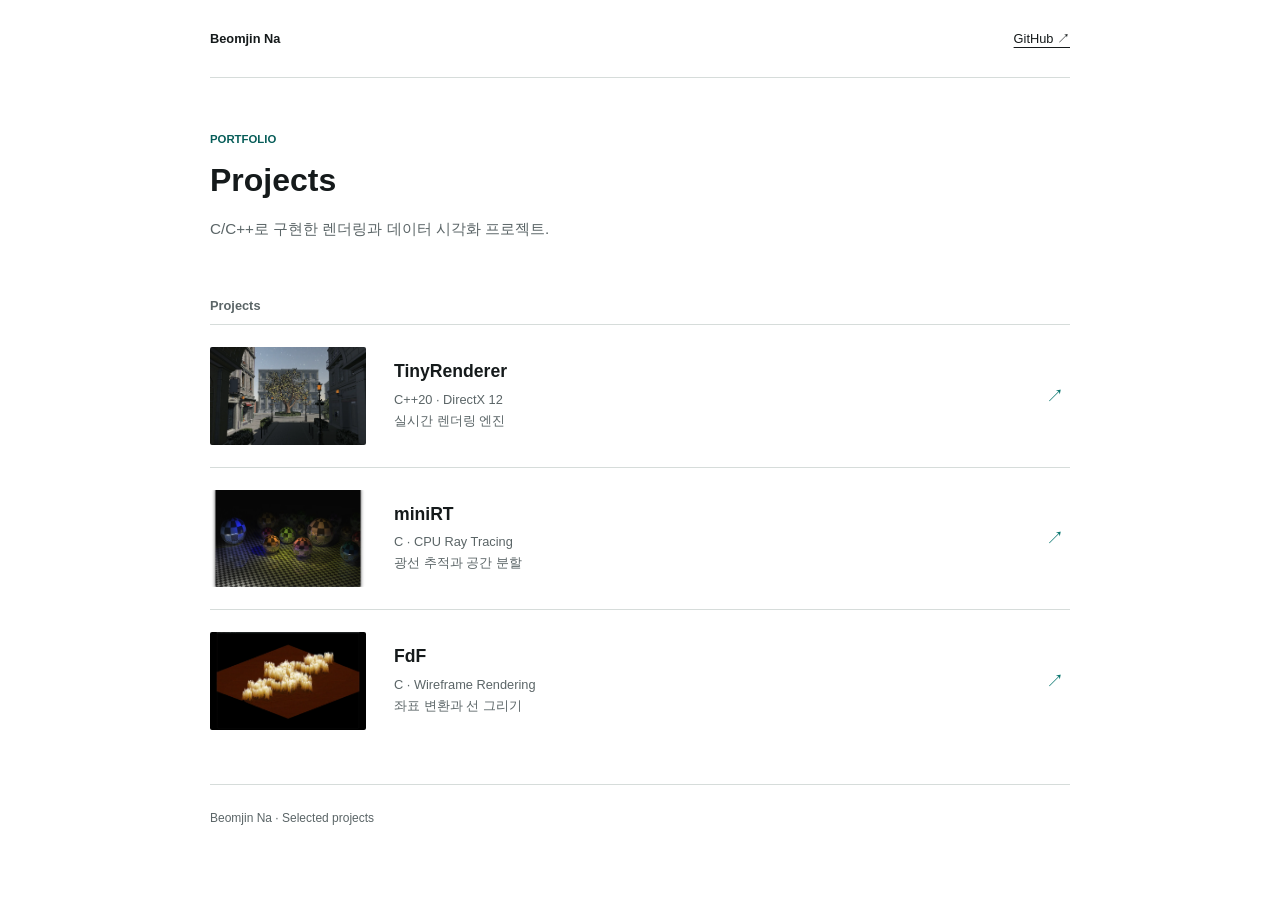
==== commit db0ceea8: "Add solver portfolio focus and preserve entry navigation" ====
--- a/index.html
+++ b/index.html
@@ -18,22 +18,22 @@
   <main id="content" class="directory-width">
     <header class="directory-intro">
       <p class="section-label">Portfolio</p>
-      <h1>C++ Portfolio</h1>
-      <p>개인 렌더링 엔진과 42 Seoul 교육과정의 C/C++ 프로젝트.</p>
+      <h1>Projects</h1>
+      <p>C/C++로 구현한 렌더링과 데이터 시각화 프로젝트.</p>
     </header>
     <section class="project-directory" aria-labelledby="projects-title">
       <h2 id="projects-title">Projects</h2>
-      <a class="directory-project" href="projects/realtime-rendering-engine/index.html">
+      <a class="directory-project" id="tinyrenderer" href="projects/realtime-rendering-engine/index.html">
         <img src="assets/media/tinyrenderer-main.webp" alt="TinyRenderer의 Bistro 장면" width="1600" height="900">
         <div><h3>TinyRenderer</h3><p>C++20 · DirectX 12<br>실시간 렌더링 엔진</p></div>
         <span aria-hidden="true">↗</span>
       </a>
-      <a class="directory-project" href="projects/minirt/index.html">
+      <a class="directory-project" id="minirt" href="projects/minirt/index.html">
         <img src="assets/media/minirt-scene-04.webp" alt="miniRT의 반사 구와 조명 장면" width="1600" height="1132">
         <div><h3>miniRT</h3><p>C · CPU Ray Tracing<br>광선 추적과 공간 분할</p></div>
         <span aria-hidden="true">↗</span>
       </a>
-      <a class="directory-project" href="projects/fdf/index.html">
+      <a class="directory-project" id="fdf" href="projects/fdf/index.html">
         <img src="assets/media/fdf-poster.webp" alt="FdF의 와이어프레임 지형" width="1312" height="944">
         <div><h3>FdF</h3><p>C · Wireframe Rendering<br>좌표 변환과 선 그리기</p></div>
         <span aria-hidden="true">↗</span>
--- a/portfolio.css
+++ b/portfolio.css
@@ -90,6 +90,7 @@
 .architecture-note { max-width: 780px; margin-bottom: 32px; }
 .architecture-note h3, .architecture-flow-title { margin: 0 0 14px; font-size: 1.05rem; }
 .architecture-note p { margin: 0; color: var(--muted); font-size: .91rem; line-height: 1.85; }
+.engine-overview + .architecture-note { margin: 32px 0 0; }
 
 /* Keep the visible dots small without making their pointer targets small. */
 .carousel-dots button { position: relative; width: 24px; height: 24px; padding: 0; border: 0; background: transparent !important; }
